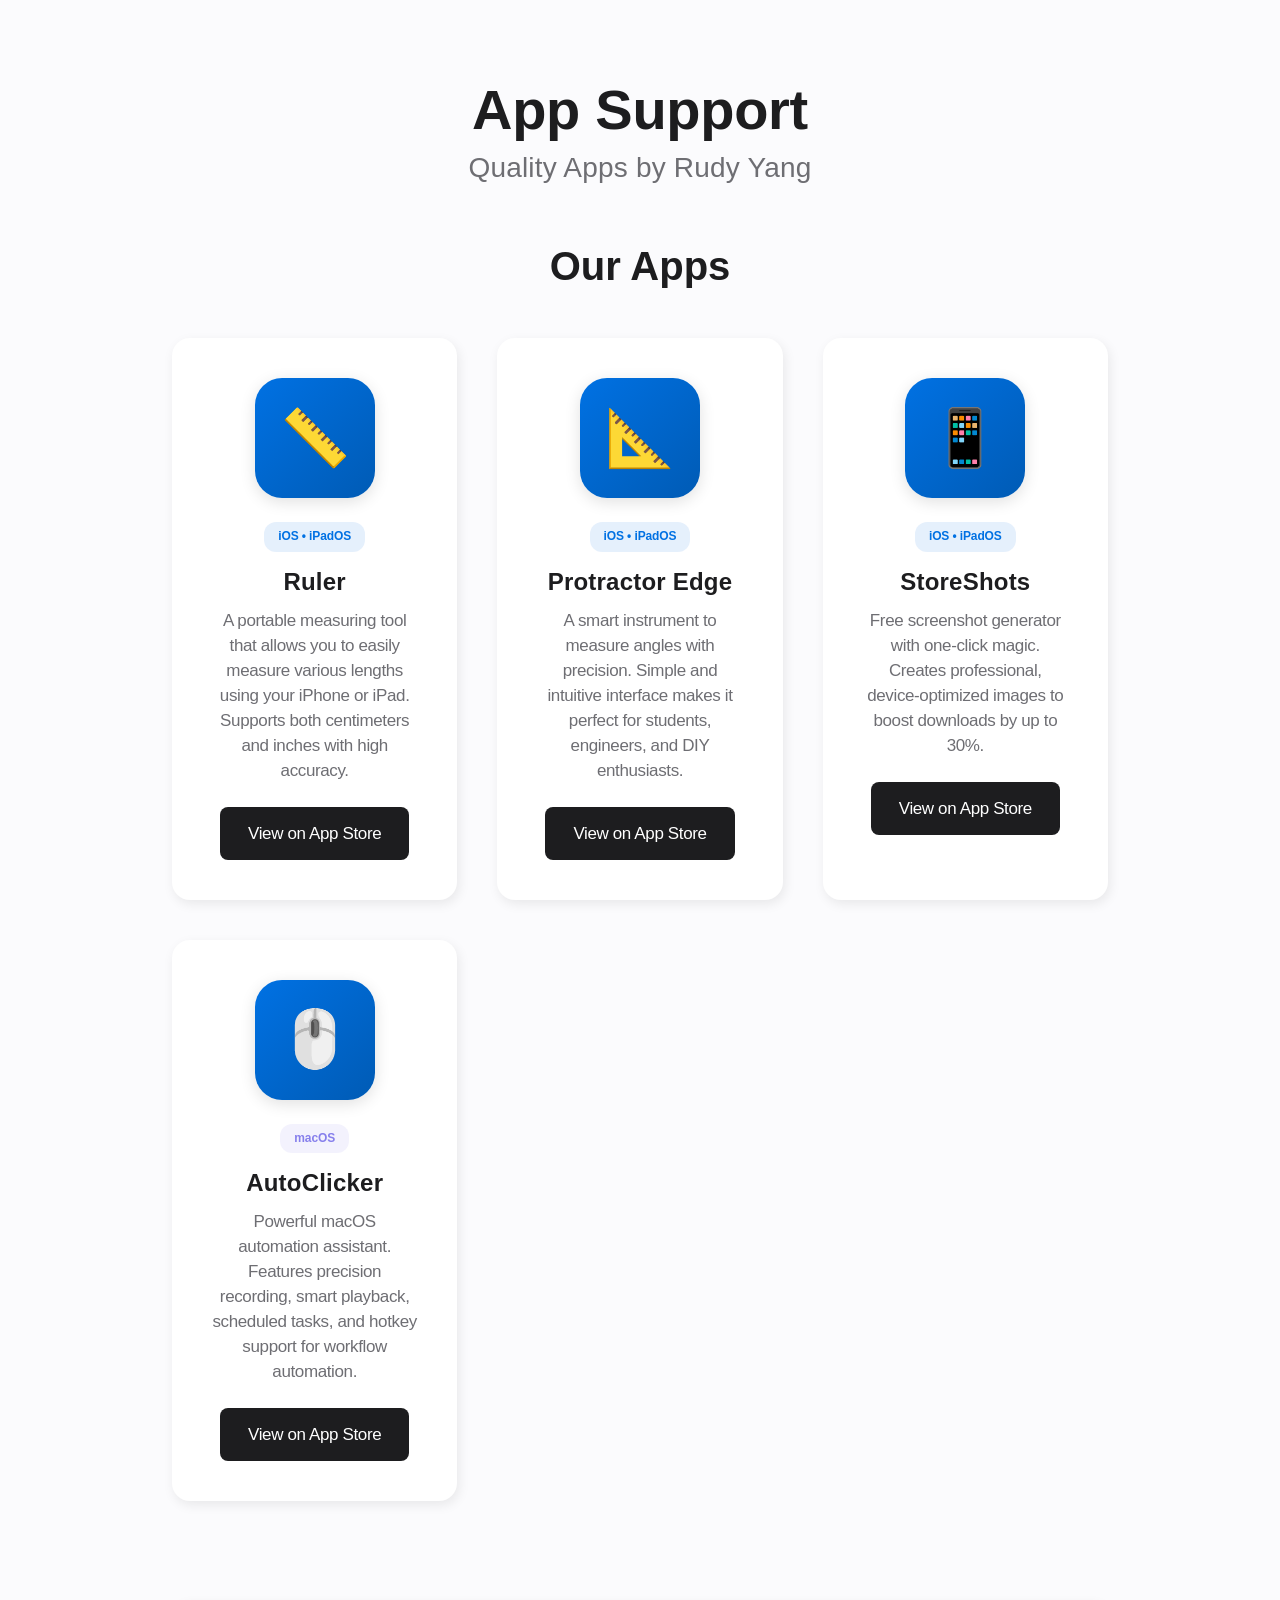
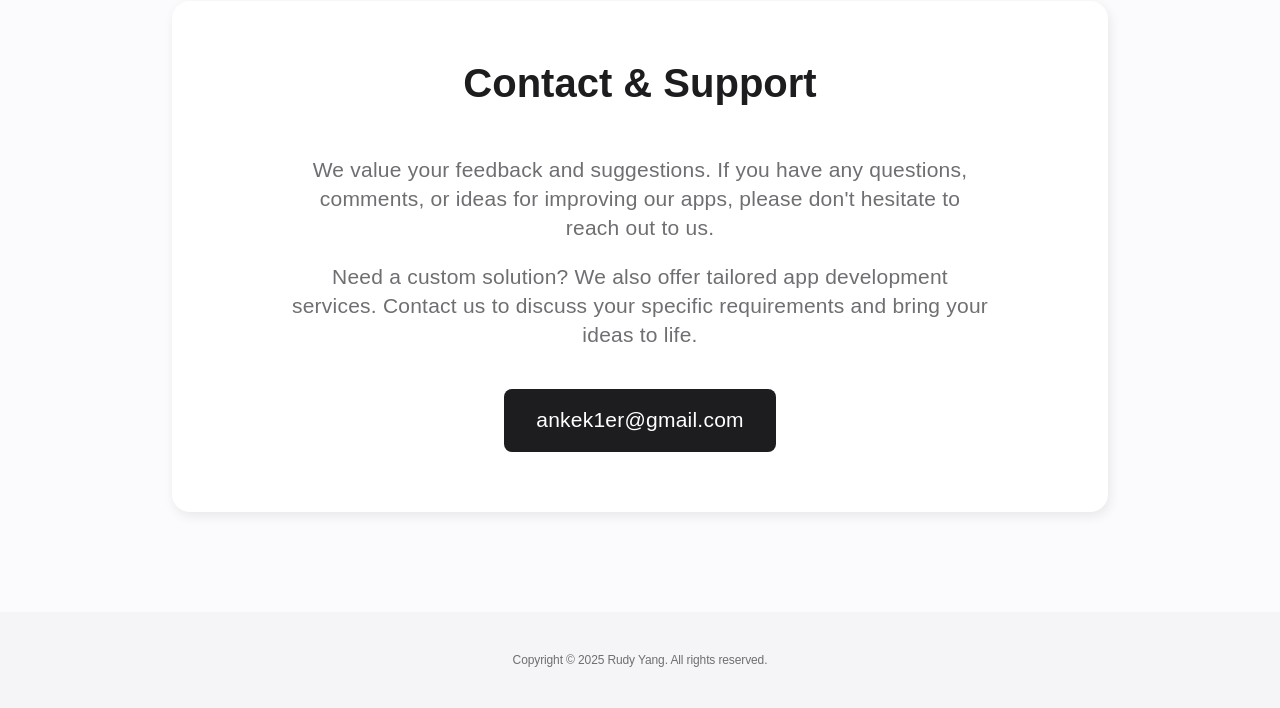
==== index.html @ 4ed0683c "Add index.html as homepage Rename app-support-page.html to index.html to make it the default homepag" ====
<!DOCTYPE html>
<html lang="en">
<head>
    <meta charset="UTF-8">
    <meta name="viewport" content="width=device-width, initial-scale=1.0">
    <title>App Support - Rudy Yang</title>
    <style>
        * {
            margin: 0;
            padding: 0;
            box-sizing: border-box;
        }

        body {
            font-family: -apple-system, BlinkMacSystemFont, 'SF Pro Display', 'SF Pro Text', 'Helvetica Neue', Helvetica, Arial, sans-serif;
            line-height: 1.47059;
            color: #1d1d1f;
            background: #fbfbfd;
            -webkit-font-smoothing: antialiased;
        }

        .container {
            max-width: 980px;
            margin: 0 auto;
            padding: 0 22px;
        }

        header {
            text-align: center;
            padding: 80px 0 60px;
        }

        h1 {
            font-size: 56px;
            line-height: 1.07143;
            font-weight: 600;
            letter-spacing: -0.005em;
            color: #1d1d1f;
            margin-bottom: 12px;
        }

        .subtitle {
            font-size: 28px;
            line-height: 1.14286;
            font-weight: 400;
            letter-spacing: .007em;
            color: #6e6e73;
        }

        .section {
            margin-bottom: 100px;
        }

        .section-title {
            font-size: 40px;
            line-height: 1.1;
            font-weight: 600;
            letter-spacing: 0;
            color: #1d1d1f;
            margin-bottom: 50px;
            text-align: center;
        }

        .apps-grid {
            display: grid;
            grid-template-columns: repeat(auto-fit, minmax(280px, 1fr));
            gap: 40px;
            margin-top: 50px;
        }

        .app-card {
            background: #fff;
            border-radius: 18px;
            padding: 40px;
            text-align: center;
            box-shadow: 2px 4px 12px rgba(0,0,0,.08);
            transition: all 0.3s cubic-bezier(0.4, 0, 0.2, 1);
        }

        .app-card:hover {
            transform: scale(1.02);
            box-shadow: 2px 4px 16px rgba(0,0,0,.12);
        }

        .app-icon {
            width: 120px;
            height: 120px;
            border-radius: 27px;
            margin: 0 auto 24px;
            box-shadow: 0 4px 16px rgba(0,0,0,.12);
            overflow: hidden;
            background: linear-gradient(135deg, #0071e3 0%, #005bb5 100%);
            display: flex;
            align-items: center;
            justify-content: center;
        }

        .app-icon img {
            width: 100%;
            height: 100%;
            object-fit: cover;
        }

        .icon-placeholder {
            font-size: 3.5em;
            color: white;
        }

        .platform-badge {
            display: inline-block;
            padding: 6px 14px;
            border-radius: 12px;
            font-size: 12px;
            font-weight: 600;
            margin-bottom: 16px;
            letter-spacing: -0.01em;
        }

        .ios-badge {
            background: rgba(0, 113, 227, 0.1);
            color: #0071e3;
        }

        .mac-badge {
            background: rgba(134, 127, 236, 0.1);
            color: #867fec;
        }

        .app-name {
            font-size: 24px;
            line-height: 1.16667;
            font-weight: 600;
            letter-spacing: .009em;
            color: #1d1d1f;
            margin-bottom: 12px;
        }

        .app-description {
            font-size: 17px;
            line-height: 1.47059;
            font-weight: 400;
            letter-spacing: -0.022em;
            color: #6e6e73;
            margin-bottom: 24px;
        }

        .app-link {
            display: inline-block;
            background: #1d1d1f;
            color: #fff;
            padding: 14px 28px;
            border-radius: 8px;
            text-decoration: none;
            font-size: 17px;
            font-weight: 500;
            letter-spacing: -0.022em;
            transition: all 0.3s ease;
        }

        .app-link:hover {
            background: #2d2d2f;
        }

        .contact-section {
            background: #fff;
            border-radius: 18px;
            padding: 60px 40px;
            text-align: center;
            box-shadow: 2px 4px 12px rgba(0,0,0,.08);
        }

        .contact-info {
            font-size: 21px;
            line-height: 1.381;
            font-weight: 400;
            letter-spacing: .011em;
            color: #6e6e73;
            margin-bottom: 20px;
            max-width: 700px;
            margin-left: auto;
            margin-right: auto;
        }

        .email-link {
            display: inline-block;
            background: #1d1d1f;
            color: #fff;
            padding: 16px 32px;
            border-radius: 8px;
            text-decoration: none;
            font-size: 21px;
            font-weight: 500;
            letter-spacing: .011em;
            transition: all 0.3s ease;
            margin-top: 20px;
        }

        .email-link:hover {
            background: #2d2d2f;
        }

        footer {
            background: #f5f5f7;
            color: #6e6e73;
            text-align: center;
            padding: 40px 22px;
            font-size: 12px;
            line-height: 1.33337;
            font-weight: 400;
            letter-spacing: -0.01em;
            margin-top: 100px;
        }

        @media (max-width: 1068px) {
            h1 {
                font-size: 48px;
            }

            .subtitle {
                font-size: 24px;
            }

            .section-title {
                font-size: 32px;
            }

            .apps-grid {
                gap: 30px;
            }
        }

        @media (max-width: 734px) {
            header {
                padding: 60px 0 40px;
            }

            h1 {
                font-size: 40px;
            }

            .subtitle {
                font-size: 21px;
            }

            .section-title {
                font-size: 28px;
            }

            .apps-grid {
                grid-template-columns: 1fr;
                gap: 24px;
            }

            .app-card {
                padding: 32px 24px;
            }

            .contact-section {
                padding: 40px 24px;
            }

            .section {
                margin-bottom: 60px;
            }
        }
    </style>
</head>
<body>
    <div class="container">
        <header>
            <h1>App Support</h1>
            <p class="subtitle">Quality Apps by Rudy Yang</p>
        </header>

        <section class="section">
            <h2 class="section-title">Our Apps</h2>
            <div class="apps-grid">
                <div class="app-card">
                    <div class="app-icon" id="icon-ruler">
                        <span class="icon-placeholder">📏</span>
                    </div>
                    <span class="platform-badge ios-badge">iOS • iPadOS</span>
                    <h3 class="app-name">Ruler</h3>
                    <p class="app-description">
                        A portable measuring tool that allows you to easily measure various lengths using your iPhone or iPad. Supports both centimeters and inches with high accuracy.
                    </p>
                    <a href="https://apps.apple.com/us/app/ruler-a-accurate-screen-ruler/id1174757735" class="app-link" target="_blank">View on App Store</a>
                </div>

                <div class="app-card">
                    <div class="app-icon" id="icon-protractor">
                        <span class="icon-placeholder">📐</span>
                    </div>
                    <span class="platform-badge ios-badge">iOS • iPadOS</span>
                    <h3 class="app-name">Protractor Edge</h3>
                    <p class="app-description">
                        A smart instrument to measure angles with precision. Simple and intuitive interface makes it perfect for students, engineers, and DIY enthusiasts.
                    </p>
                    <a href="https://apps.apple.com/us/app/protractor-edge-angle-measure/id1499078532" class="app-link" target="_blank">View on App Store</a>
                </div>

                <div class="app-card">
                    <div class="app-icon" id="icon-storeshots">
                        <span class="icon-placeholder">📱</span>
                    </div>
                    <span class="platform-badge ios-badge">iOS • iPadOS</span>
                    <h3 class="app-name">StoreShots</h3>
                    <p class="app-description">
                        Free screenshot generator with one-click magic. Creates professional, device-optimized images to boost downloads by up to 30%.
                    </p>
                    <a href="https://apps.apple.com/us/app/storeshots-create-store-shots/id6747141086" class="app-link" target="_blank">View on App Store</a>
                </div>

                <div class="app-card">
                    <div class="app-icon" id="icon-autoclicker">
                        <span class="icon-placeholder">🖱️</span>
                    </div>
                    <span class="platform-badge mac-badge">macOS</span>
                    <h3 class="app-name">AutoClicker</h3>
                    <p class="app-description">
                        Powerful macOS automation assistant. Features precision recording, smart playback, scheduled tasks, and hotkey support for workflow automation.
                    </p>
                    <a href="https://apps.apple.com/cn/app/autoclicker-bot/id6748926231?mt=12" class="app-link" target="_blank">View on App Store</a>
                </div>
            </div>
        </section>

        <section class="section">
            <div class="contact-section">
                <h2 class="section-title">Contact & Support</h2>
                <p class="contact-info">
                    We value your feedback and suggestions. If you have any questions, comments, or ideas for improving our apps, please don't hesitate to reach out to us.
                </p>
                <p class="contact-info" style="margin-top: 15px;">
                    Need a custom solution? We also offer tailored app development services. Contact us to discuss your specific requirements and bring your ideas to life.
                </p>
                <a href="mailto:ankek1er@gmail.com" class="email-link">ankek1er@gmail.com</a>
            </div>
        </section>
    </div>

    <footer>
        <p>Copyright © 2025 Rudy Yang. All rights reserved.</p>
    </footer>

    <script>
        async function loadAppIcon(appId, elementId) {
            try {
                const response = await fetch(`https://itunes.apple.com/lookup?id=${appId}`);
                const data = await response.json();
                
                if (data.results && data.results.length > 0) {
                    const iconUrl = data.results[0].artworkUrl512 || data.results[0].artworkUrl100;
                    const iconElement = document.getElementById(elementId);
                    
                    if (iconUrl && iconElement) {
                        const img = document.createElement('img');
                        img.src = iconUrl;
                        img.alt = 'App Icon';
                        img.onload = () => {
                            iconElement.style.background = 'transparent';
                            iconElement.innerHTML = '';
                            iconElement.appendChild(img);
                        };
                    }
                }
            } catch (error) {
                console.log('Could not load icon for app:', appId);
            }
        }

        loadAppIcon('1174757735', 'icon-ruler');
        loadAppIcon('1499078532', 'icon-protractor');
        loadAppIcon('6747141086', 'icon-storeshots');
        loadAppIcon('6748926231', 'icon-autoclicker');
    </script>
</body>
</html>
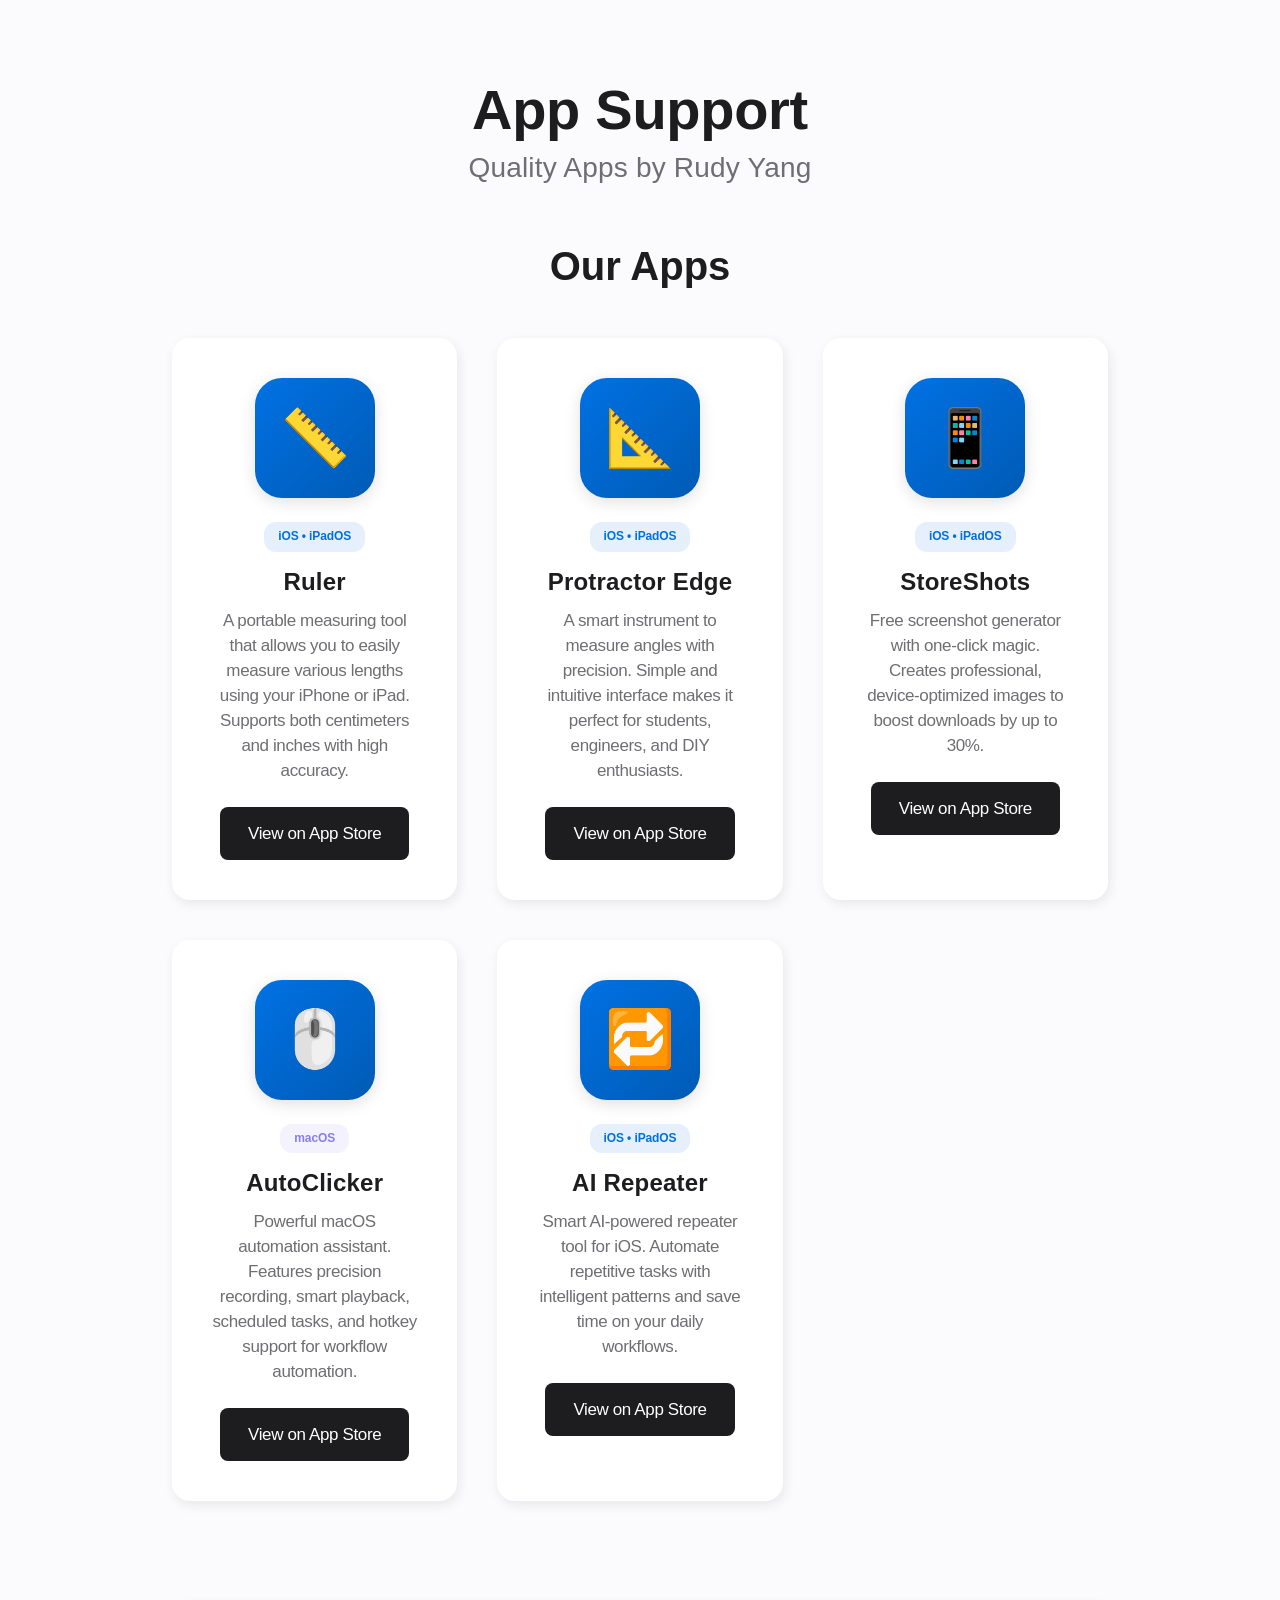
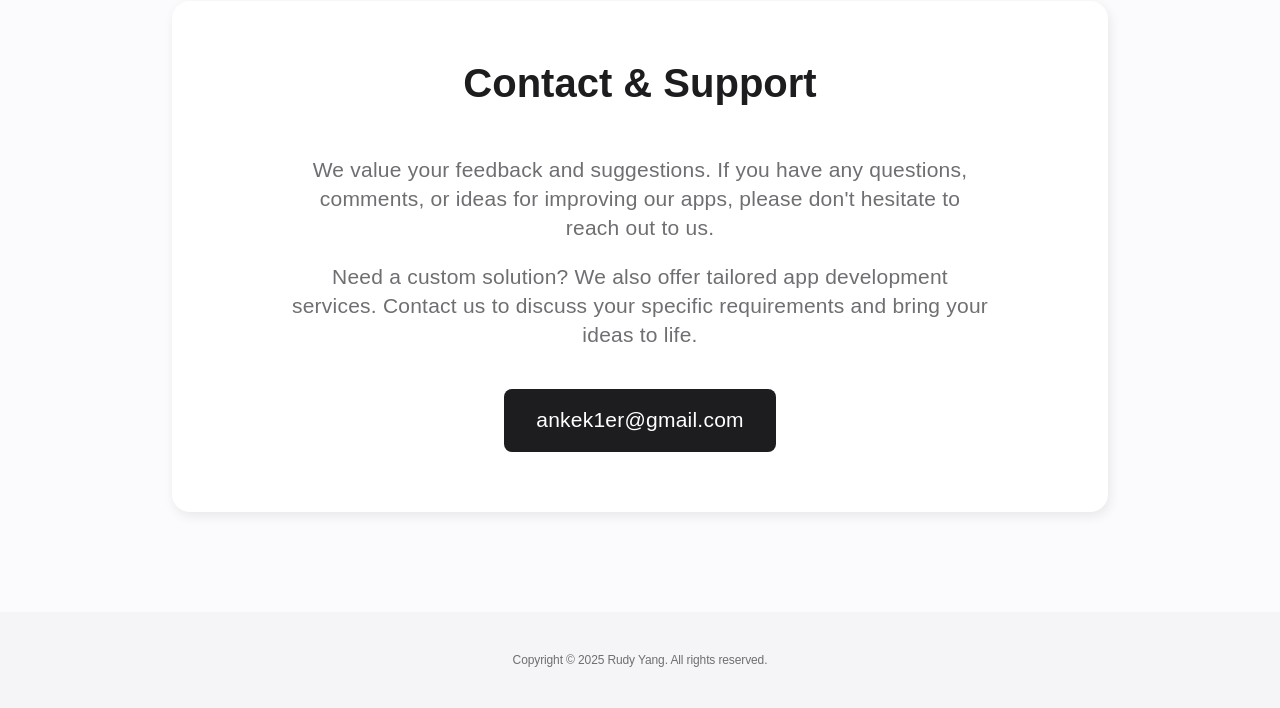
==== commit d461606f: "Add AI Repeater app to homepage Add new AI Repeater iOS app to the app showcase section with automat" ====
--- a/index.html
+++ b/index.html
@@ -321,6 +321,18 @@
                         Powerful macOS automation assistant. Features precision recording, smart playback, scheduled tasks, and hotkey support for workflow automation.
                     </p>
                     <a href="https://apps.apple.com/cn/app/autoclicker-bot/id6748926231?mt=12" class="app-link" target="_blank">View on App Store</a>
+                </div>
+
+                <div class="app-card">
+                    <div class="app-icon" id="icon-airepeater">
+                        <span class="icon-placeholder">🔁</span>
+                    </div>
+                    <span class="platform-badge ios-badge">iOS • iPadOS</span>
+                    <h3 class="app-name">AI Repeater</h3>
+                    <p class="app-description">
+                        Smart AI-powered repeater tool for iOS. Automate repetitive tasks with intelligent patterns and save time on your daily workflows.
+                    </p>
+                    <a href="https://apps.apple.com/us/app/ai-repeater/id6755429701" class="app-link" target="_blank">View on App Store</a>
                 </div>
             </div>
         </section>
@@ -373,6 +385,7 @@
         loadAppIcon('1499078532', 'icon-protractor');
         loadAppIcon('6747141086', 'icon-storeshots');
         loadAppIcon('6748926231', 'icon-autoclicker');
+        loadAppIcon('6755429701', 'icon-airepeater');
     </script>
 </body>
 </html>
